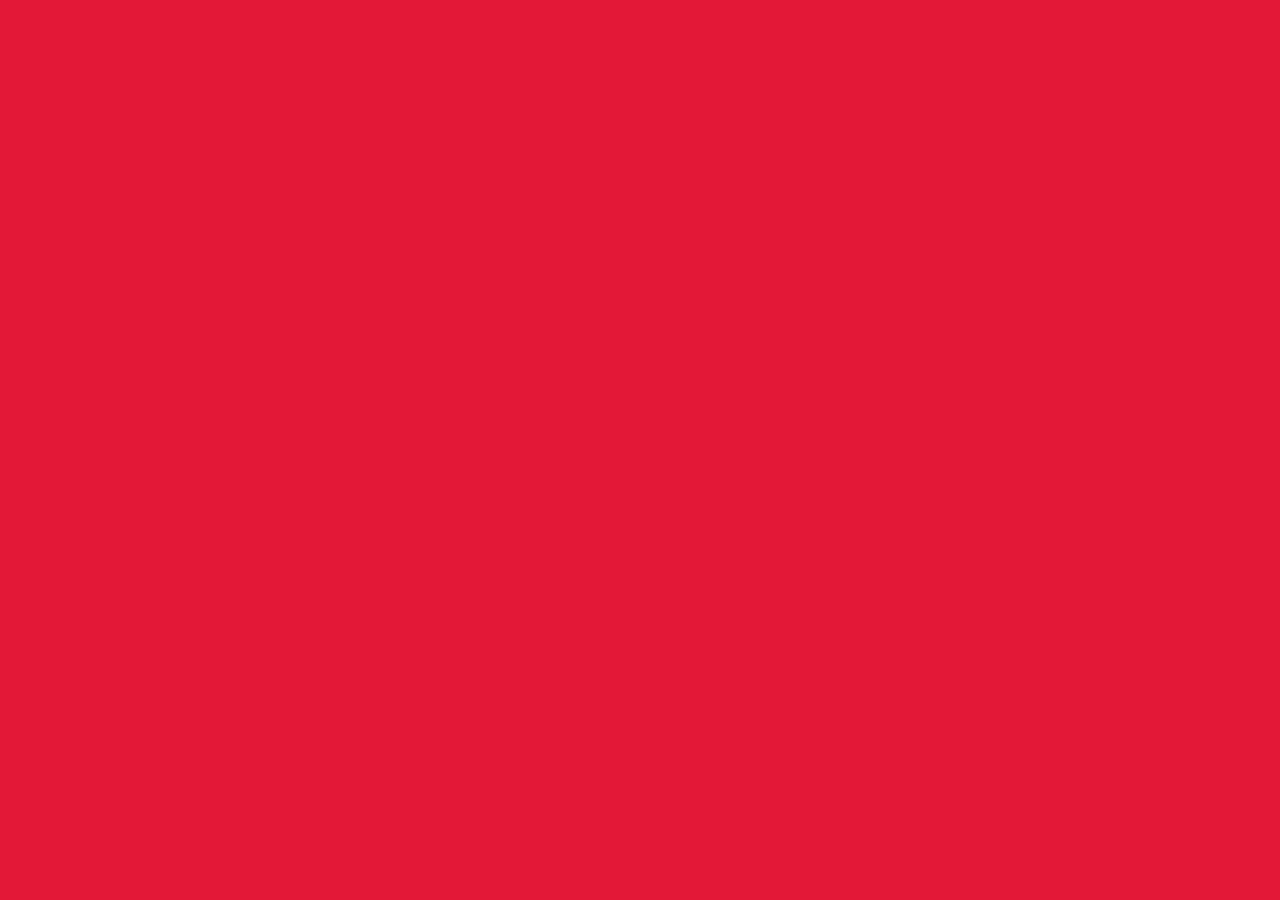
==== index.html @ a0b5999b "Titik awal: cangkang PWA disalin dari Mitologian/ventura" ====
<!DOCTYPE html>
<html lang="id">
<head>
  <meta charset="UTF-8">
  <meta name="viewport" content="width=device-width, initial-scale=1, maximum-scale=1, user-scalable=no">
  <meta name="theme-color" content="#E31837">
  <meta name="mobile-web-app-capable" content="yes">
  <meta name="apple-mobile-web-app-capable" content="yes">
  <meta name="apple-mobile-web-app-status-bar-style" content="black-translucent">
  <meta name="apple-mobile-web-app-title" content="BNI Ventura">
  <meta name="description" content="BNI Ventura Chapter Gamification App">

  <title>BNI Ventura</title>

  <!-- PWA Manifest -->
  <link rel="manifest" href="manifest.json">

  <!-- Apple touch icons -->
  <link rel="apple-touch-icon" href="icons/icon-192.png">
  <link rel="apple-touch-icon" sizes="192x192" href="icons/icon-192.png">
  <link rel="apple-touch-icon" sizes="512x512" href="icons/icon-512.png">

  <!-- Favicon -->
  <link rel="icon" type="image/png" sizes="192x192" href="icons/icon-192.png">

  <style>
    * { margin: 0; padding: 0; box-sizing: border-box; }

    html, body {
      width: 100%;
      height: 100%;
      overflow: hidden;
      background: #E31837;
      font-family: Arial, Helvetica, sans-serif;
    }

    /* Splash screen shown while iframe loads */
    #splash {
      position: fixed;
      inset: 0;
      background: #E31837;
      display: flex;
      flex-direction: column;
      align-items: center;
      justify-content: center;
      z-index: 100;
      transition: opacity 0.4s ease;
    }
    #splash.hidden {
      opacity: 0;
      pointer-events: none;
    }
    #splash-logo {
      font-size: 32px;
      font-weight: 700;
      color: white;
      letter-spacing: 1px;
      margin-bottom: 8px;
    }
    #splash-tagline {
      font-size: 13px;
      color: rgba(255,255,255,0.75);
      margin-bottom: 48px;
    }
    #splash-spinner {
      width: 32px;
      height: 32px;
      border: 3px solid rgba(255,255,255,0.3);
      border-top-color: white;
      border-radius: 50%;
      animation: spin 0.8s linear infinite;
    }
    @keyframes spin { to { transform: rotate(360deg); } }

    /* The iframe fills full screen */
    #app-frame {
      width: 100%;
      height: 100%;
      border: none;
      display: block;
    }
  </style>
</head>
<body>

  <!-- Splash screen (shown during load) -->
  <div id="splash">
    <div id="splash-logo">BNI VENTURA</div>
    <div id="splash-tagline">Bravely Venturing Together!</div>
    <div id="splash-spinner"></div>
  </div>

  <!-- Apps Script embedded — banner is INSIDE this iframe, invisible to user -->
  <iframe
    id="app-frame"
    src="https://script.google.com/macros/s/AKfycbzcEW7RCUNzxNb0WmQUYuNIFlgiTTpjoz2qGm1bQP5AZHKeolAv6RxEaLRFrnC8hSyByw/exec"
    allow="fullscreen"
    loading="eager"
  ></iframe>

  <script>
    // Register service worker for PWA install capability
    if ('serviceWorker' in navigator) {
      window.addEventListener('load', function() {
        navigator.serviceWorker.register('sw.js')
          .then(function(reg) { console.log('SW registered'); })
          .catch(function(err) { console.log('SW error:', err); });
      });
    }

    // Hide splash when iframe loads
    var frame = document.getElementById('app-frame');
    var splash = document.getElementById('splash');

    frame.addEventListener('load', function() {
      setTimeout(function() {
        splash.classList.add('hidden');
      }, 800); // small delay so content is visible before splash fades
    });

    // Fallback: hide splash after 5s regardless
    setTimeout(function() {
      splash.classList.add('hidden');
    }, 5000);
  </script>

</body>
</html>
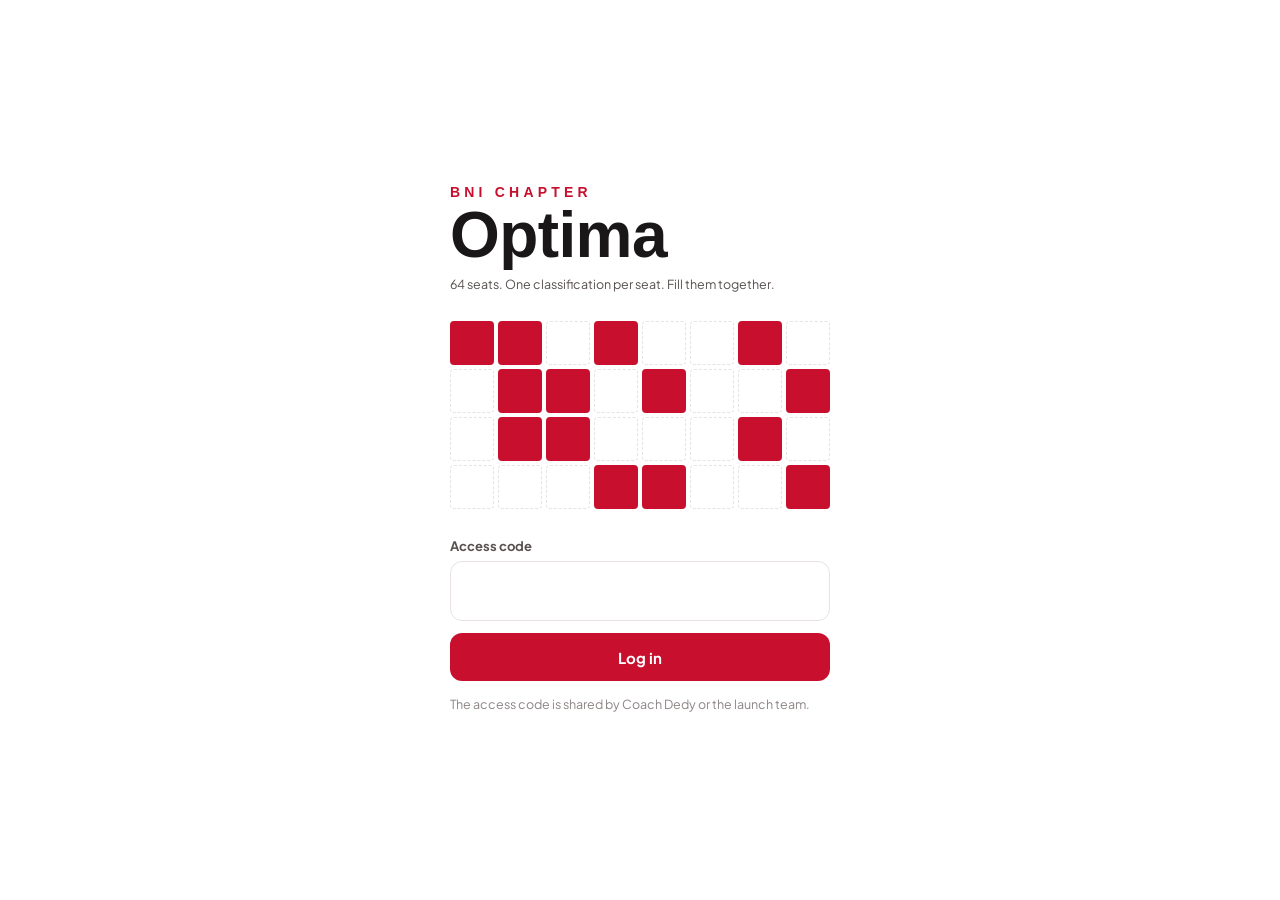
==== commit 382c96e9: "Peralihan cangkang PWA: akar mengalihkan ke web/, cangkang lama dipindah ke lama/ Co-Authored-By: Cl" ====
--- a/index.html
+++ b/index.html
@@ -1,128 +1,21 @@
 <!DOCTYPE html>
-<html lang="id">
+<html lang="en">
 <head>
   <meta charset="UTF-8">
-  <meta name="viewport" content="width=device-width, initial-scale=1, maximum-scale=1, user-scalable=no">
-  <meta name="theme-color" content="#E31837">
-  <meta name="mobile-web-app-capable" content="yes">
-  <meta name="apple-mobile-web-app-capable" content="yes">
-  <meta name="apple-mobile-web-app-status-bar-style" content="black-translucent">
-  <meta name="apple-mobile-web-app-title" content="BNI Ventura">
-  <meta name="description" content="BNI Ventura Chapter Gamification App">
-
-  <title>BNI Ventura</title>
-
-  <!-- PWA Manifest -->
-  <link rel="manifest" href="manifest.json">
-
-  <!-- Apple touch icons -->
-  <link rel="apple-touch-icon" href="icons/icon-192.png">
-  <link rel="apple-touch-icon" sizes="192x192" href="icons/icon-192.png">
-  <link rel="apple-touch-icon" sizes="512x512" href="icons/icon-512.png">
-
-  <!-- Favicon -->
-  <link rel="icon" type="image/png" sizes="192x192" href="icons/icon-192.png">
-
+  <meta name="viewport" content="width=device-width, initial-scale=1">
+  <meta name="theme-color" content="#C8102E">
+  <title>BNI Optima</title>
+  <meta http-equiv="refresh" content="0; url=web/">
+  <link rel="icon" type="image/png" href="icons/icon-192.png">
   <style>
-    * { margin: 0; padding: 0; box-sizing: border-box; }
-
-    html, body {
-      width: 100%;
-      height: 100%;
-      overflow: hidden;
-      background: #E31837;
-      font-family: Arial, Helvetica, sans-serif;
-    }
-
-    /* Splash screen shown while iframe loads */
-    #splash {
-      position: fixed;
-      inset: 0;
-      background: #E31837;
-      display: flex;
-      flex-direction: column;
-      align-items: center;
-      justify-content: center;
-      z-index: 100;
-      transition: opacity 0.4s ease;
-    }
-    #splash.hidden {
-      opacity: 0;
-      pointer-events: none;
-    }
-    #splash-logo {
-      font-size: 32px;
-      font-weight: 700;
-      color: white;
-      letter-spacing: 1px;
-      margin-bottom: 8px;
-    }
-    #splash-tagline {
-      font-size: 13px;
-      color: rgba(255,255,255,0.75);
-      margin-bottom: 48px;
-    }
-    #splash-spinner {
-      width: 32px;
-      height: 32px;
-      border: 3px solid rgba(255,255,255,0.3);
-      border-top-color: white;
-      border-radius: 50%;
-      animation: spin 0.8s linear infinite;
-    }
-    @keyframes spin { to { transform: rotate(360deg); } }
-
-    /* The iframe fills full screen */
-    #app-frame {
-      width: 100%;
-      height: 100%;
-      border: none;
-      display: block;
-    }
+    html, body { height: 100%; margin: 0; background: #C8102E; color: #fff; font-family: Arial, Helvetica, sans-serif; }
+    body { display: grid; place-items: center; text-align: center; }
+    a { color: #fff; }
   </style>
 </head>
 <body>
-
-  <!-- Splash screen (shown during load) -->
-  <div id="splash">
-    <div id="splash-logo">BNI VENTURA</div>
-    <div id="splash-tagline">Bravely Venturing Together!</div>
-    <div id="splash-spinner"></div>
-  </div>
-
-  <!-- Apps Script embedded — banner is INSIDE this iframe, invisible to user -->
-  <iframe
-    id="app-frame"
-    src="https://script.google.com/macros/s/AKfycbzcEW7RCUNzxNb0WmQUYuNIFlgiTTpjoz2qGm1bQP5AZHKeolAv6RxEaLRFrnC8hSyByw/exec"
-    allow="fullscreen"
-    loading="eager"
-  ></iframe>
-
-  <script>
-    // Register service worker for PWA install capability
-    if ('serviceWorker' in navigator) {
-      window.addEventListener('load', function() {
-        navigator.serviceWorker.register('sw.js')
-          .then(function(reg) { console.log('SW registered'); })
-          .catch(function(err) { console.log('SW error:', err); });
-      });
-    }
-
-    // Hide splash when iframe loads
-    var frame = document.getElementById('app-frame');
-    var splash = document.getElementById('splash');
-
-    frame.addEventListener('load', function() {
-      setTimeout(function() {
-        splash.classList.add('hidden');
-      }, 800); // small delay so content is visible before splash fades
-    });
-
-    // Fallback: hide splash after 5s regardless
-    setTimeout(function() {
-      splash.classList.add('hidden');
-    }, 5000);
-  </script>
-
+  <!-- Pengalih ke app baru di web/. Parameter alamat (misalnya ?tiruan=1) dan #bagian ikut diteruskan. -->
+  <p><b>BNI OPTIMA</b><br><a href="web/">Open the app</a></p>
+  <script>location.replace('web/' + location.search + location.hash);</script>
 </body>
 </html>
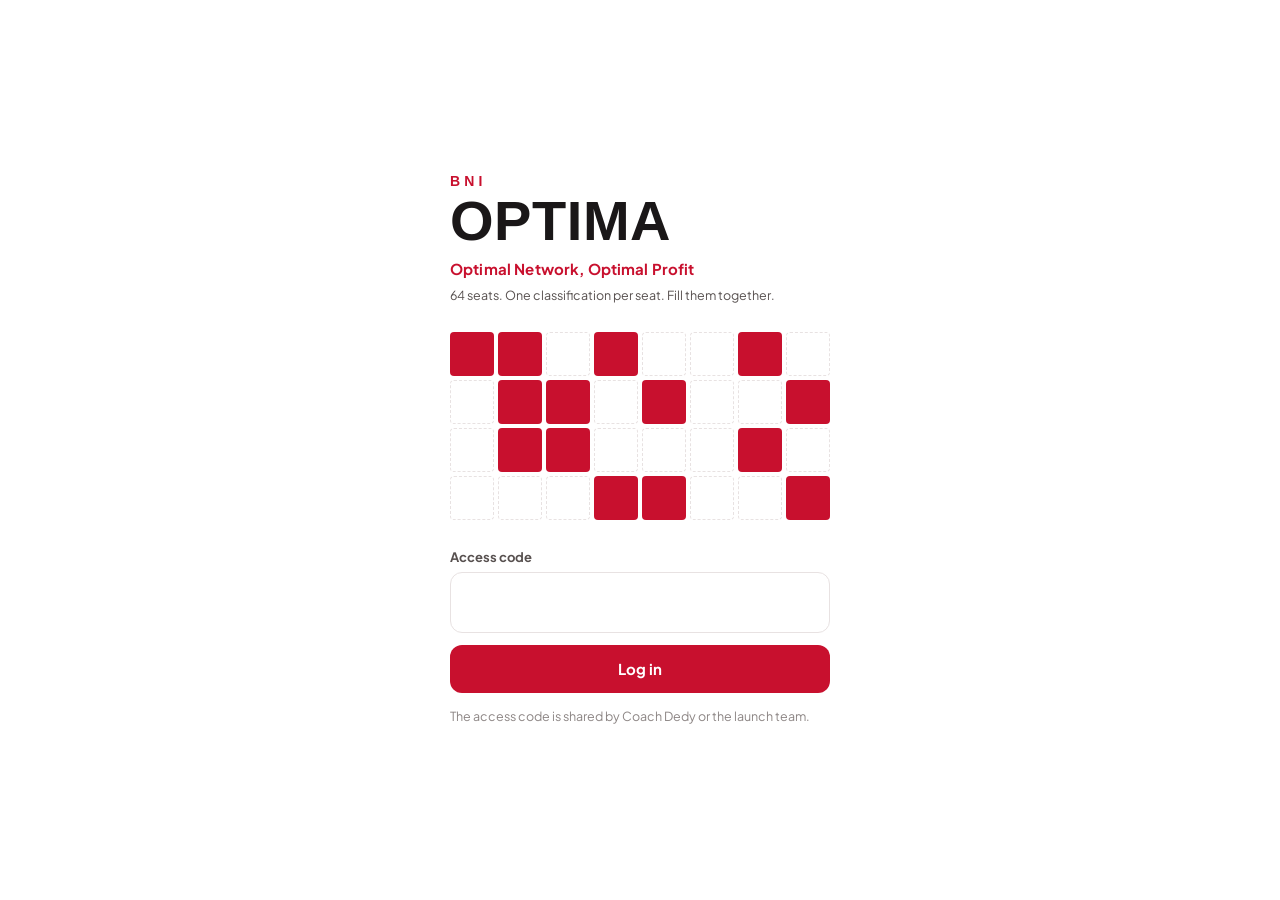
==== commit 09dfda11: "Layar loading dan login bergaya Ventura: latar merah, BNI OPTIMA tebal, tagline Co-Authored-By: Clau" ====
--- a/index.html
+++ b/index.html
@@ -8,14 +8,18 @@
   <meta http-equiv="refresh" content="0; url=web/">
   <link rel="icon" type="image/png" href="icons/icon-192.png">
   <style>
-    html, body { height: 100%; margin: 0; background: #C8102E; color: #fff; font-family: Arial, Helvetica, sans-serif; }
-    body { display: grid; place-items: center; text-align: center; }
-    a { color: #fff; }
+    html, body { height: 100%; margin: 0; background: #C8102E; }
+    .splash { position: fixed; inset: 0; z-index: 50; background: #C8102E; color: #fff; display: flex; flex-direction: column; align-items: center; justify-content: center; text-align: center; padding: 24px; font-family: Helvetica, Arial, sans-serif; }
+    .splash b { display: block; font-size: 38px; font-weight: 800; letter-spacing: .06em; line-height: 1.05; }
+    .splash p { margin: 10px 0 44px; font-size: 14px; letter-spacing: .02em; color: rgba(255,255,255,.82); }
+    .splash i { width: 32px; height: 32px; border: 3px solid rgba(255,255,255,.3); border-top-color: #fff; border-radius: 50%; animation: putar .8s linear infinite; }
+    @keyframes putar { to { transform: rotate(360deg); } }
   </style>
 </head>
 <body>
   <!-- Pengalih ke app baru di web/. Parameter alamat (misalnya ?tiruan=1) dan #bagian ikut diteruskan. -->
-  <p><b>BNI OPTIMA</b><br><a href="web/">Open the app</a></p>
+  <div class="splash"><b>BNI OPTIMA</b><p>Optimal Network, Optimal Profit</p><i></i></div>
+  <noscript><p style="position:fixed;bottom:24px;left:0;right:0;text-align:center;font:14px Arial"><a href="web/" style="color:#fff">Open the app</a></p></noscript>
   <script>location.replace('web/' + location.search + location.hash);</script>
 </body>
 </html>
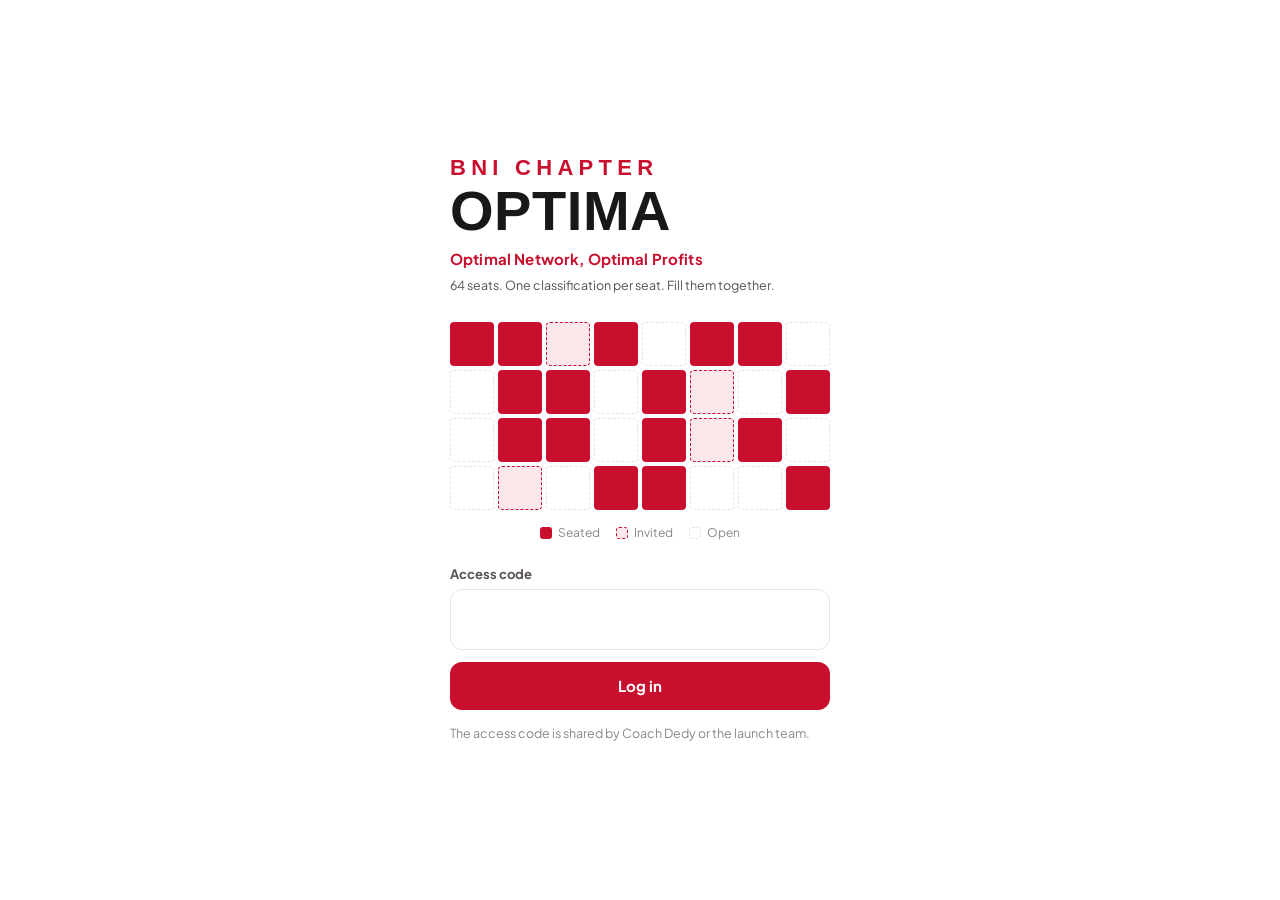
==== commit cdf72171: "Tagline Optimal Profits; kotak login: separuh terisi, beberapa diundang (merah muda), dengan legenda" ====
--- a/index.html
+++ b/index.html
@@ -18,7 +18,7 @@
 </head>
 <body>
   <!-- Pengalih ke app baru di web/. Parameter alamat (misalnya ?tiruan=1) dan #bagian ikut diteruskan. -->
-  <div class="splash"><b>BNI OPTIMA</b><p>Optimal Network, Optimal Profit</p><i></i></div>
+  <div class="splash"><b>BNI OPTIMA</b><p>Optimal Network, Optimal Profits</p><i></i></div>
   <noscript><p style="position:fixed;bottom:24px;left:0;right:0;text-align:center;font:14px Arial"><a href="web/" style="color:#fff">Open the app</a></p></noscript>
   <script>location.replace('web/' + location.search + location.hash);</script>
 </body>
